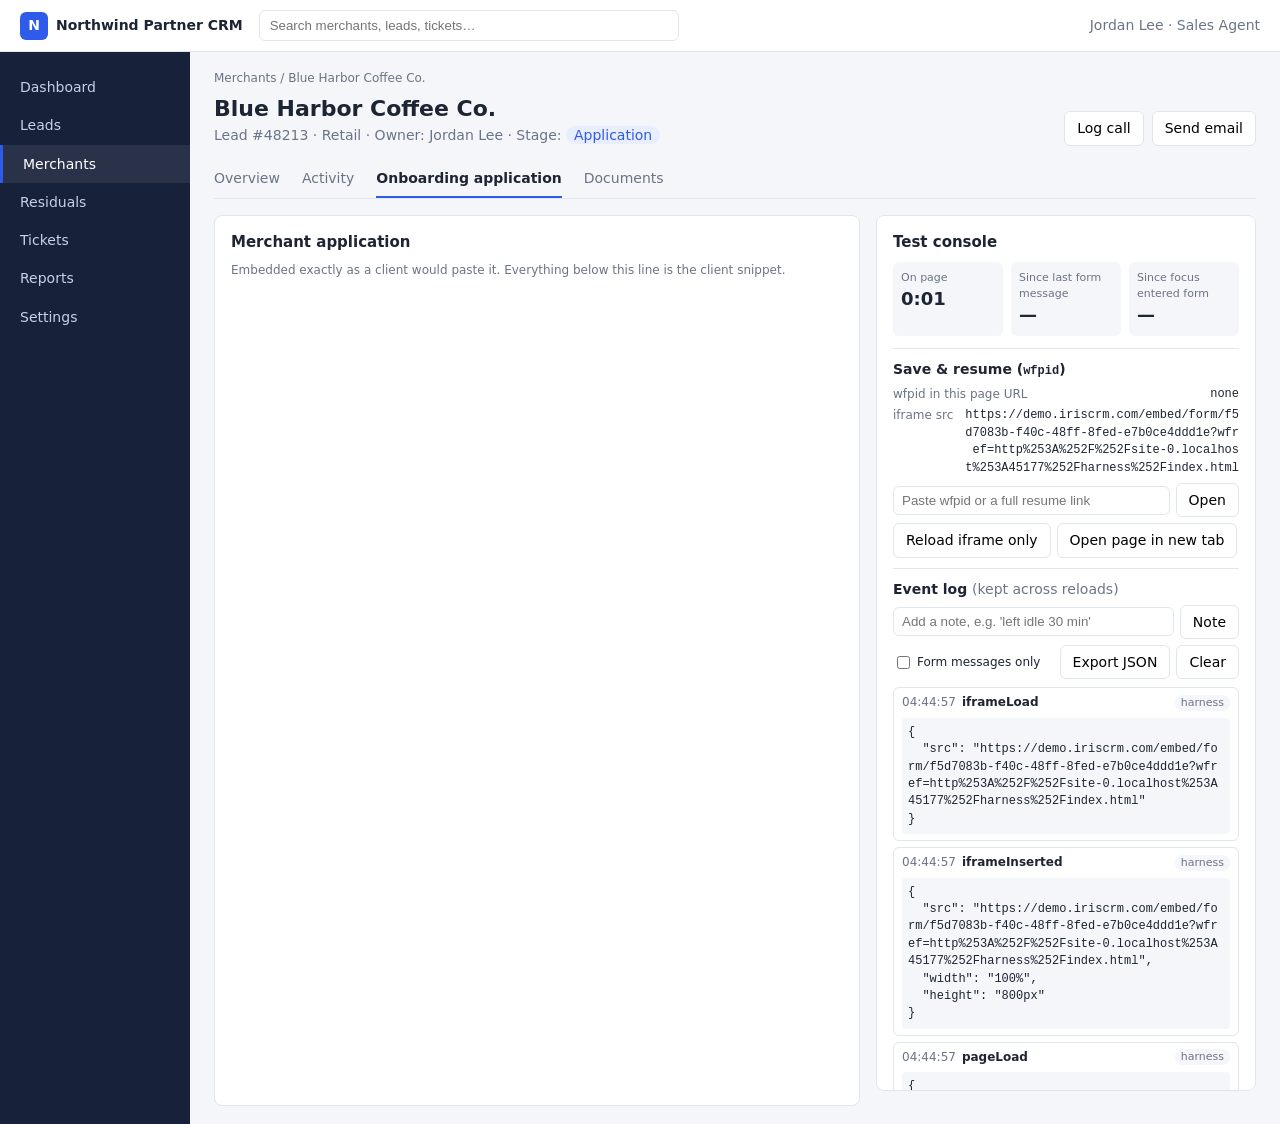
==== index.html @ fc372abb "Add Codespaces config so the harness runs from GitHub Co-Authored-By: Claude Opus 5.5 <noreply@anthr" ====
<!doctype html>
<meta charset="utf-8">
<title>Web Form embed harness</title>
<!-- Keeps any ?wfpid= resume parameter when forwarding to the harness. -->
<script>location.replace('harness/index.html' + location.search);</script>
<a href="harness/index.html">Open the test CRM</a>
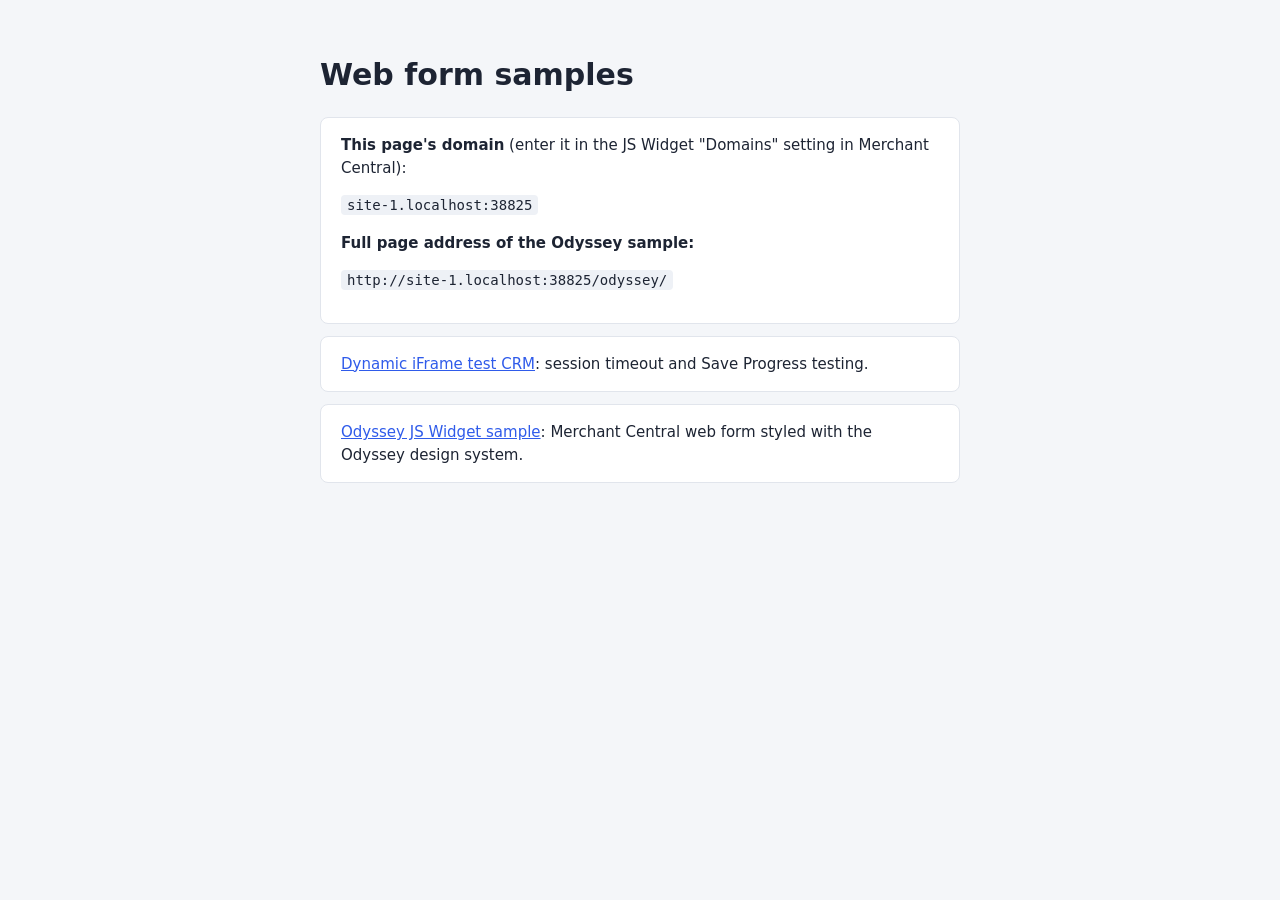
==== commit f4c3f084: "Serve repo root in Codespaces and add Odyssey widget placeholder Start page shows the Codespace doma" ====
--- a/index.html
+++ b/index.html
@@ -1,6 +1,32 @@
 <!doctype html>
+<html lang="en">
+<head>
 <meta charset="utf-8">
-<title>Web Form embed harness</title>
-<!-- Keeps any ?wfpid= resume parameter when forwarding to the harness. -->
-<script>location.replace('harness/index.html' + location.search);</script>
-<a href="harness/index.html">Open the test CRM</a>
+<meta name="viewport" content="width=device-width, initial-scale=1">
+<title>Web form samples</title>
+<style>
+    body { margin: 0; padding: 32px 16px; font: 15px/1.5 system-ui, sans-serif; background: #f4f6f9; color: #1d2433; }
+    main { max-width: 640px; margin: 0 auto; }
+    .card { background: #fff; border: 1px solid #e1e5ec; border-radius: 8px; padding: 16px 20px; margin-bottom: 12px; }
+    code { background: #eef1f6; padding: 2px 6px; border-radius: 4px; font-size: 14px; word-break: break-all; }
+    a { color: #2f5bea; }
+</style>
+</head>
+<body>
+<main>
+    <h1>Web form samples</h1>
+    <div class="card">
+        <b>This page's domain</b> (enter it in the JS Widget "Domains" setting in Merchant Central):
+        <p><code id="host"></code></p>
+        <b>Full page address of the Odyssey sample:</b>
+        <p><code id="sample"></code></p>
+    </div>
+    <div class="card"><a href="harness/">Dynamic iFrame test CRM</a>: session timeout and Save Progress testing.</div>
+    <div class="card"><a href="odyssey/">Odyssey JS Widget sample</a>: Merchant Central web form styled with the Odyssey design system.</div>
+</main>
+<script>
+    document.getElementById('host').textContent = location.host;
+    document.getElementById('sample').textContent = location.origin + '/odyssey/';
+</script>
+</body>
+</html>
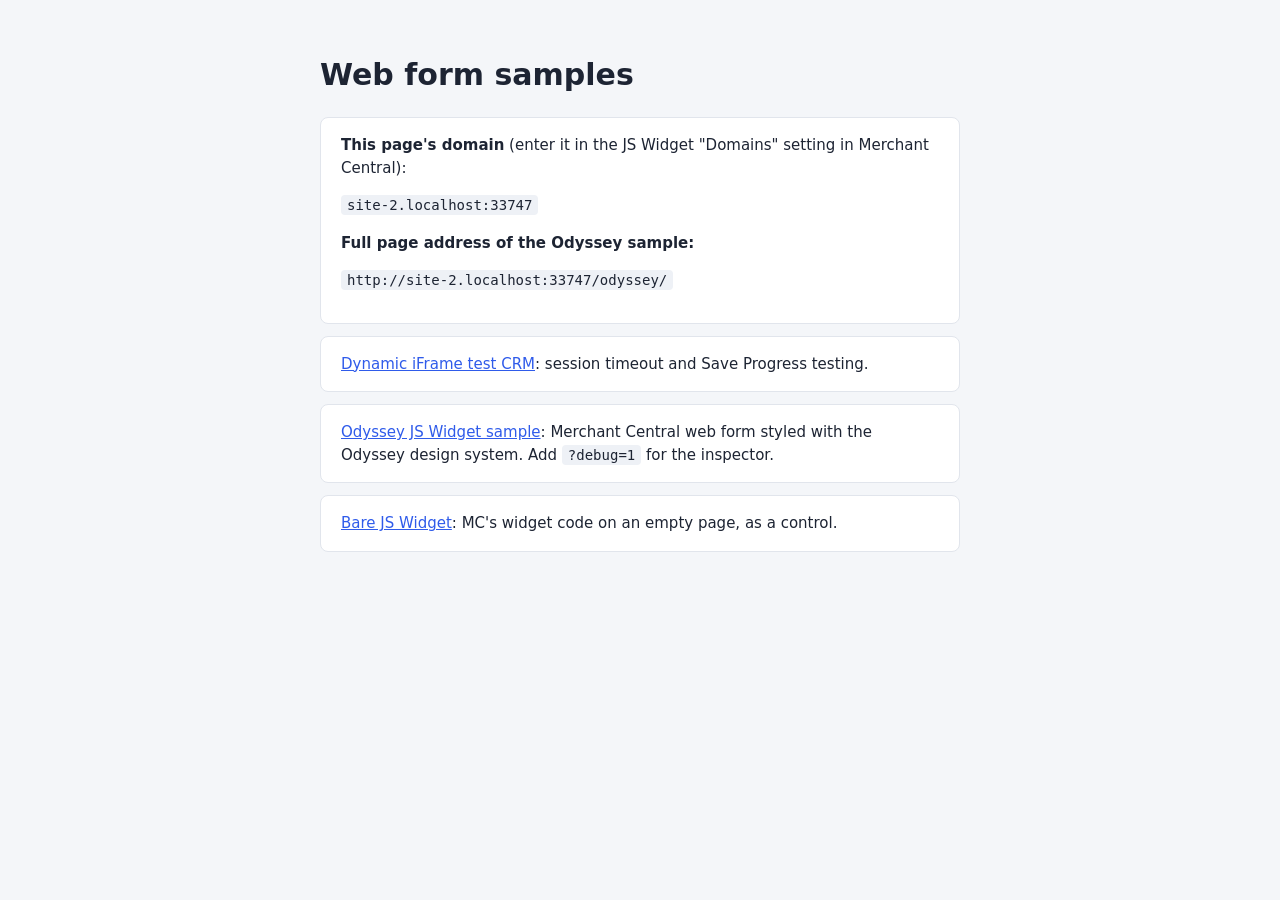
==== commit 85775a8b: "Odyssey sample: bare control page and widget theme variables - odyssey/bare.html runs MC's JS Widget" ====
--- a/index.html
+++ b/index.html
@@ -22,7 +22,8 @@
         <p><code id="sample"></code></p>
     </div>
     <div class="card"><a href="harness/">Dynamic iFrame test CRM</a>: session timeout and Save Progress testing.</div>
-    <div class="card"><a href="odyssey/">Odyssey JS Widget sample</a>: Merchant Central web form styled with the Odyssey design system.</div>
+    <div class="card"><a href="odyssey/">Odyssey JS Widget sample</a>: Merchant Central web form styled with the Odyssey design system. Add <code>?debug=1</code> for the inspector.</div>
+    <div class="card"><a href="odyssey/bare.html">Bare JS Widget</a>: MC's widget code on an empty page, as a control.</div>
 </main>
 <script>
     document.getElementById('host').textContent = location.host;
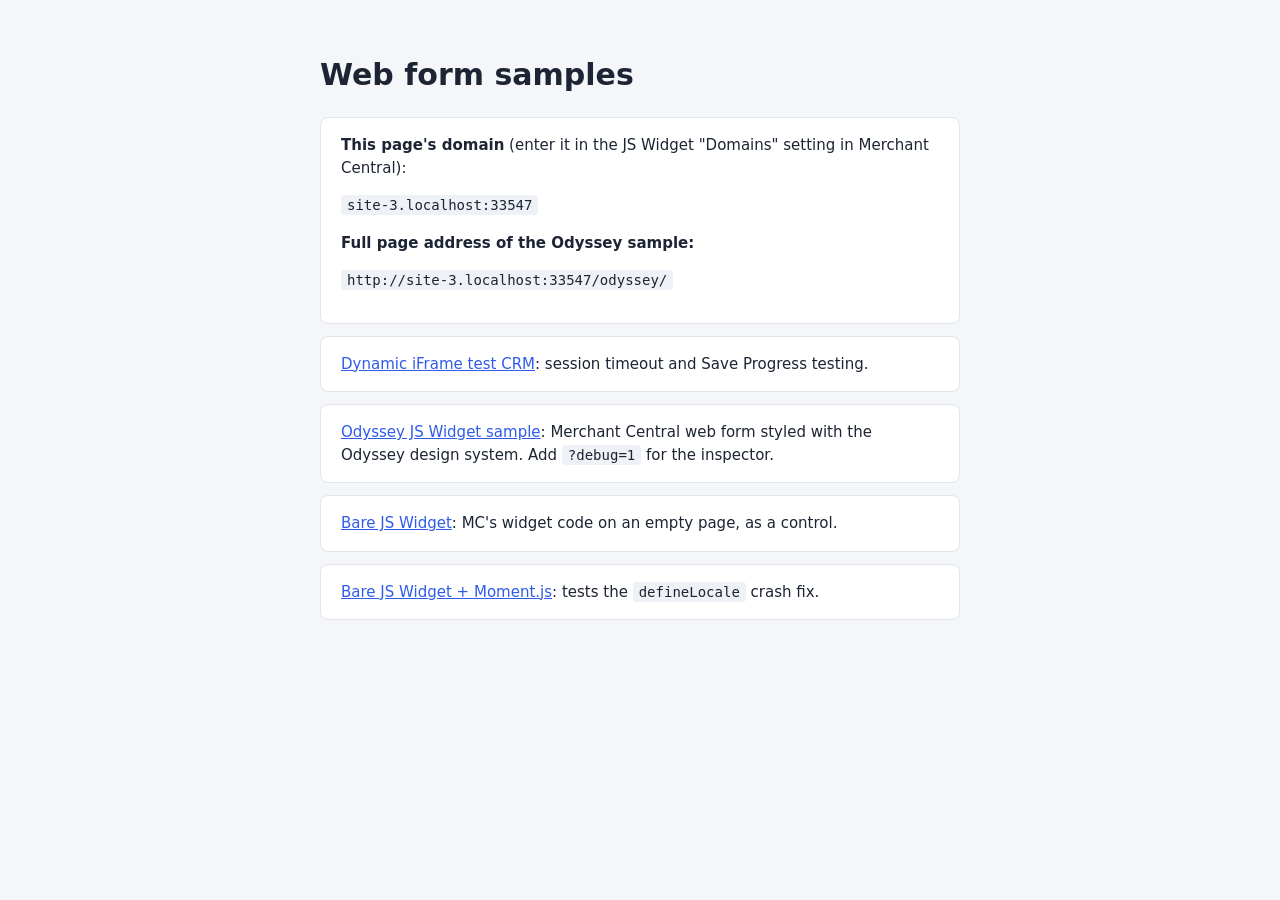
==== commit daf367f8: "Test Moment.js workaround for JS Widget defineLocale crash The MC widget throws "Cannot read propert" ====
--- a/index.html
+++ b/index.html
@@ -24,6 +24,7 @@
     <div class="card"><a href="harness/">Dynamic iFrame test CRM</a>: session timeout and Save Progress testing.</div>
     <div class="card"><a href="odyssey/">Odyssey JS Widget sample</a>: Merchant Central web form styled with the Odyssey design system. Add <code>?debug=1</code> for the inspector.</div>
     <div class="card"><a href="odyssey/bare.html">Bare JS Widget</a>: MC's widget code on an empty page, as a control.</div>
+    <div class="card"><a href="odyssey/bare-moment.html">Bare JS Widget + Moment.js</a>: tests the <code>defineLocale</code> crash fix.</div>
 </main>
 <script>
     document.getElementById('host').textContent = location.host;
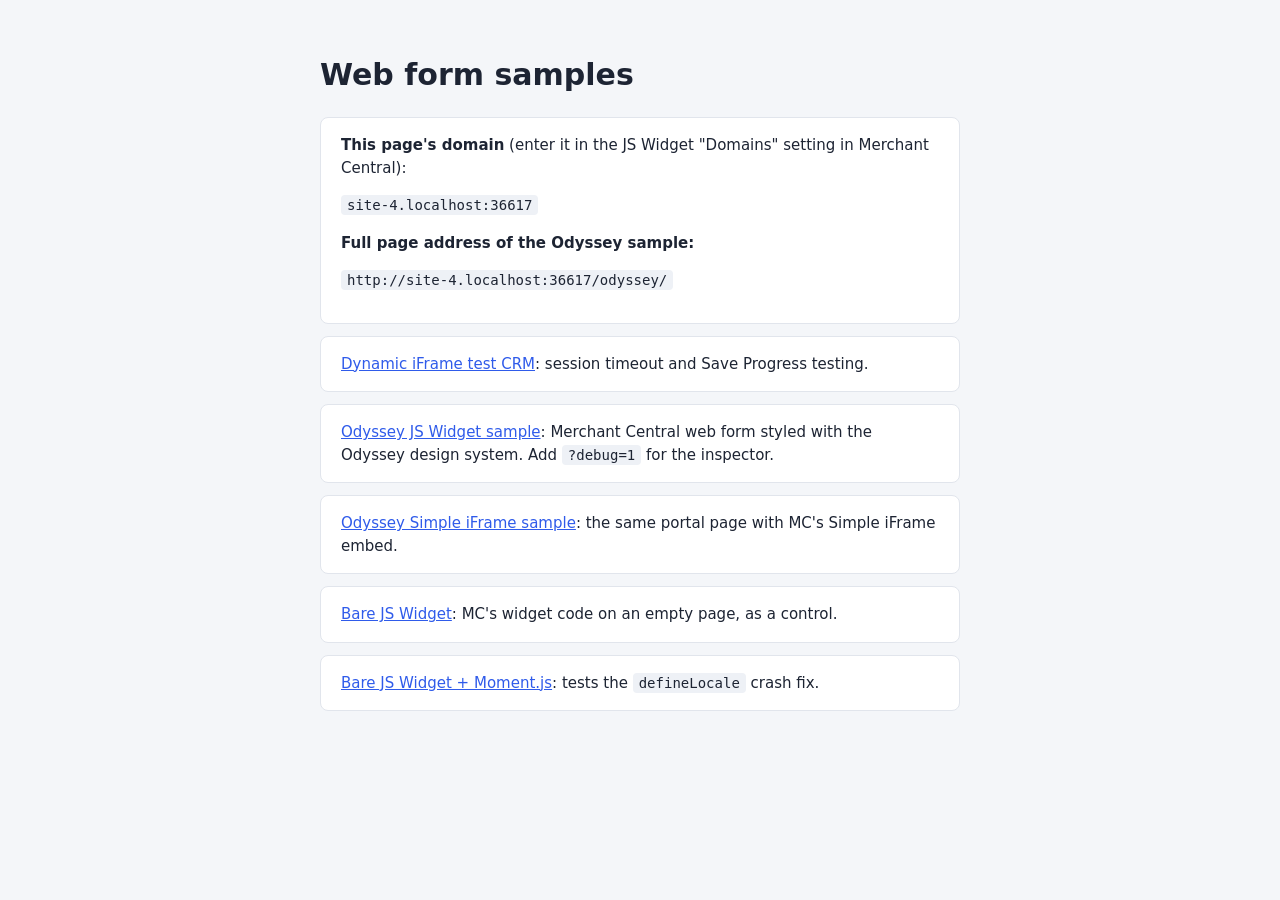
==== commit 24e0d8a6: "Add Odyssey portal page with the Simple iFrame embed Same portal shell as the JS Widget sample, with" ====
--- a/index.html
+++ b/index.html
@@ -23,6 +23,7 @@
     </div>
     <div class="card"><a href="harness/">Dynamic iFrame test CRM</a>: session timeout and Save Progress testing.</div>
     <div class="card"><a href="odyssey/">Odyssey JS Widget sample</a>: Merchant Central web form styled with the Odyssey design system. Add <code>?debug=1</code> for the inspector.</div>
+    <div class="card"><a href="odyssey/iframe.html">Odyssey Simple iFrame sample</a>: the same portal page with MC's Simple iFrame embed.</div>
     <div class="card"><a href="odyssey/bare.html">Bare JS Widget</a>: MC's widget code on an empty page, as a control.</div>
     <div class="card"><a href="odyssey/bare-moment.html">Bare JS Widget + Moment.js</a>: tests the <code>defineLocale</code> crash fix.</div>
 </main>
